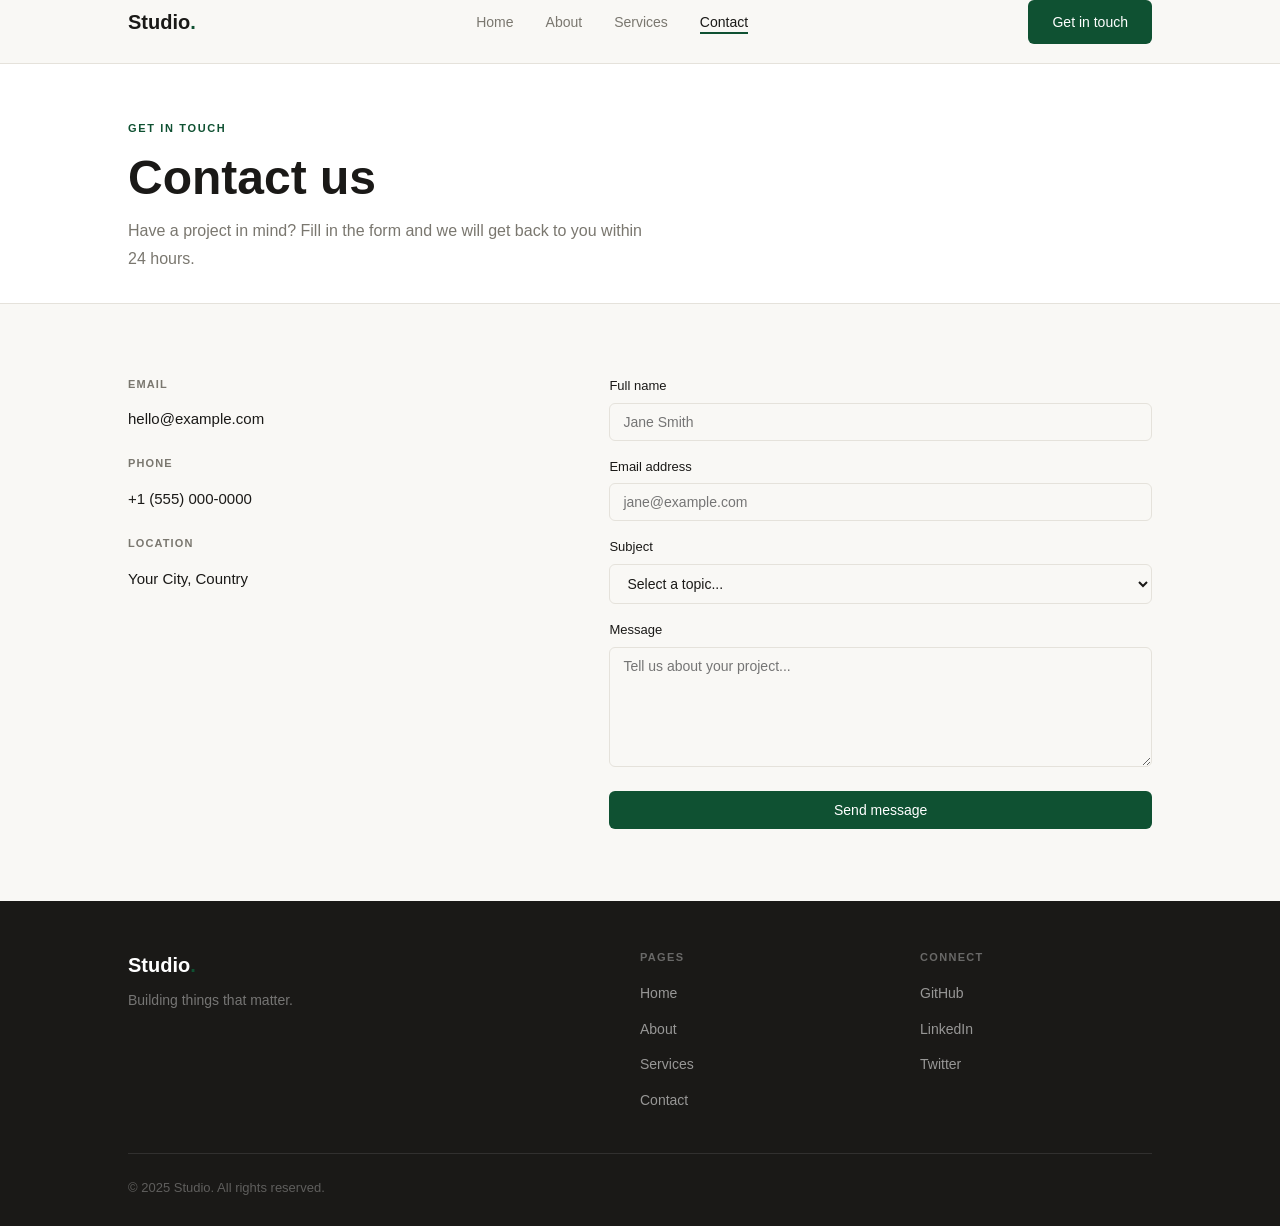
==== contact.html @ c87a0b23 "Add files via upload" ====
<!DOCTYPE html>
<html lang="en">
<head>
  <meta charset="UTF-8" />
  <meta name="viewport" content="width=device-width, initial-scale=1.0" />
  <link rel="stylesheet" href="shared.css" />
  <title>Contact — Studio</title>
  <style>
    /* Two columns: contact info left, form right */
    .contact-grid {
      display:               grid;
      grid-template-columns: 1fr 1.3fr;
      gap:                   64px;
      align-items:           start;
    }

    /* Each contact detail row */
    .contact-item { margin-bottom: 24px; }
    .contact-item__label {
      font-size:      11px;
      font-weight:    600;
      letter-spacing: 0.1em;
      text-transform: uppercase;
      color:          var(--color-text-soft);
      margin-bottom:  3px;
    }
    .contact-item__value { font-size: 15px; }

    /* Form fields */
    .form-group  { margin-bottom: 16px; }
    .form-label  { display: block; font-size: 13px; font-weight: 500; margin-bottom: 6px; }
    .form-input,
    .form-select,
    .form-textarea {
      width:         100%;
      padding:       10px 13px;
      font-family:   var(--font);
      font-size:     14px;
      color:         var(--color-text);
      background:    var(--color-bg);
      border:        1.5px solid var(--color-border);
      border-radius: 6px;
      outline:       none;
      transition:    border-color 0.18s, box-shadow 0.18s;
    }
    .form-input:focus,
    .form-select:focus,
    .form-textarea:focus {
      border-color: var(--color-accent);
      box-shadow:   0 0 0 3px rgba(15, 81, 50, 0.1);
    }
    .form-input.has-error,
    .form-textarea.has-error { border-color: #be123c; }
    .form-textarea { resize: vertical; min-height: 120px; }

    /* Inline error message */
    .form-error { display: none; margin-top: 5px; font-size: 12px; color: #be123c; font-weight: 500; }
    .form-error.is-visible { display: block; }

    /* Success banner */
    .form-success {
      display:       none;
      background:    #f0fdf4;
      border:        1px solid #86efac;
      border-radius: 6px;
      padding:       12px 16px;
      color:         #15803d;
      font-size:     14px;
      font-weight:   500;
      margin-bottom: 18px;
    }
    .form-success.is-visible { display: block; }

    @media (max-width: 768px) {
      .contact-grid { grid-template-columns: 1fr; gap: 40px; }
    }
  </style>
</head>
<body>
  <nav class="navbar" id="navbar">
    <div class="container">
      <div class="navbar__inner">
        <a href="index.html" class="navbar__logo">Studio<span>.</span></a>
        <ul class="navbar__links">
          <li><a href="index.html">Home</a></li>
          <li><a href="about.html">About</a></li>
          <li><a href="services.html">Services</a></li>
          <li><a href="contact.html">Contact</a></li>
        </ul>
        <a href="contact.html" class="btn btn-primary navbar__cta">Get in touch</a>
        <button class="hamburger" id="hamburger" aria-label="Toggle menu" aria-expanded="false" aria-controls="mobile-menu">
          <span></span><span></span><span></span>
        </button>
      </div>
    </div>
  </nav>
  <div class="mobile-menu" id="mobile-menu" hidden>
    <a href="index.html">Home</a>
    <a href="about.html">About</a>
    <a href="services.html">Services</a>
    <a href="contact.html">Contact</a>
    <a href="contact.html" class="btn btn-primary">Get in touch</a>
  </div>
  <main>
    <div class="page-header">
      <div class="container">
        <span class="eyebrow">Get in touch</span>
        <h1>Contact us</h1>
        <p>Have a project in mind? Fill in the form and we will get back to you within 24 hours.</p>
      </div>
    </div>

    <section class="page-section">
      <div class="container">
        <div class="contact-grid">

          <!-- Contact details -->
          <div>
            <div class="contact-item">
              <p class="contact-item__label">Email</p>
              <p class="contact-item__value">hello@example.com</p>
            </div>
            <div class="contact-item">
              <p class="contact-item__label">Phone</p>
              <p class="contact-item__value">+1 (555) 000-0000</p>
            </div>
            <div class="contact-item">
              <p class="contact-item__label">Location</p>
              <p class="contact-item__value">Your City, Country</p>
            </div>
          </div>

          <!-- Contact form -->
          <div>
            <div class="form-success" id="form-success">
              Your message has been sent. We will get back to you soon.
            </div>

            <form id="contact-form" novalidate>
              <div class="form-group">
                <label class="form-label" for="name">Full name</label>
                <input class="form-input" type="text" id="name" placeholder="Jane Smith" />
                <p class="form-error" id="name-error">Please enter your name.</p>
              </div>
              <div class="form-group">
                <label class="form-label" for="email">Email address</label>
                <input class="form-input" type="email" id="email" placeholder="jane@example.com" />
                <p class="form-error" id="email-error">Enter a valid email address.</p>
              </div>
              <div class="form-group">
                <label class="form-label" for="subject">Subject</label>
                <select class="form-select" id="subject">
                  <option value="">Select a topic...</option>
                  <option value="general">General enquiry</option>
                  <option value="project">Project proposal</option>
                  <option value="support">Support</option>
                </select>
                <p class="form-error" id="subject-error">Please select a topic.</p>
              </div>
              <div class="form-group">
                <label class="form-label" for="message">Message</label>
                <textarea class="form-textarea" id="message" placeholder="Tell us about your project..."></textarea>
                <p class="form-error" id="message-error">Please enter a message.</p>
              </div>
              <button type="submit" class="btn btn-primary" style="width: 100%;">Send message</button>
            </form>
          </div>

        </div>
      </div>
    </section>
  </main>
  <footer class="footer">
    <div class="container">
      <div class="footer__top">
        <div>
          <p class="footer__logo">Studio<span>.</span></p>
          <p class="footer__tagline">Building things that matter.</p>
        </div>
        <div>
          <p class="footer__col-title">Pages</p>
          <ul class="footer__links">
            <li><a href="index.html">Home</a></li>
            <li><a href="about.html">About</a></li>
            <li><a href="services.html">Services</a></li>
            <li><a href="contact.html">Contact</a></li>
          </ul>
        </div>
        <div>
          <p class="footer__col-title">Connect</p>
          <ul class="footer__links">
            <li><a href="#">GitHub</a></li>
            <li><a href="#">LinkedIn</a></li>
            <li><a href="#">Twitter</a></li>
          </ul>
        </div>
      </div>
      <div class="footer__bottom">
        <p class="footer__copyright">&copy; 2025 Studio. All rights reserved.</p>
      </div>
    </div>
  </footer>
  <script src="shared.js"></script>
  <script>
    /* Simple form validation */
    const form = document.getElementById("contact-form");

    /* List of fields to validate */
    const fields = [
      { id: "name",    errorId: "name-error",    check: function(v) { return v.trim().length > 0; } },
      { id: "email",   errorId: "email-error",   check: function(v) { return /^[^\s@]+@[^\s@]+\.[^\s@]+$/.test(v); } },
      { id: "subject", errorId: "subject-error", check: function(v) { return v !== ""; } },
      { id: "message", errorId: "message-error", check: function(v) { return v.trim().length > 0; } },
    ];

    form.addEventListener("submit", function (e) {
      e.preventDefault();
      var allValid = true;

      fields.forEach(function (field) {
        var input   = document.getElementById(field.id);
        var errorEl = document.getElementById(field.errorId);
        var isValid = field.check(input.value);

        input.classList.toggle("has-error", !isValid);
        errorEl.classList.toggle("is-visible", !isValid);

        if (!isValid) allValid = false;
      });

      if (allValid) {
        document.getElementById("form-success").classList.add("is-visible");
        form.reset();
      }
    });

    /* Remove error styling as the user types */
    form.querySelectorAll("input, select, textarea").forEach(function (el) {
      el.addEventListener("input", function () {
        el.classList.remove("has-error");
        var errorEl = document.getElementById(el.id + "-error");
        if (errorEl) errorEl.classList.remove("is-visible");
      });
    });
  </script>
</body>
</html>
---- shared.css ----
/* ============================================================
   shared.css  — styles used by ALL pages in this layout.
   Link this file in every page's <head>.

   To change the whole site's look, only edit the :root block
   at the top. You should not need to touch anything else.
============================================================ */


/* ============================================================
   DESIGN TOKENS  — colors, fonts, and sizes in one place
============================================================ */
:root {
  /* Colors */
  --color-bg:        #f9f8f5;   /* page background */
  --color-white:     #ffffff;   /* card / navbar background */
  --color-border:    #e5e2db;   /* lines and outlines */
  --color-text:      #1a1917;   /* main readable text */
  --color-text-soft: #7a776f;   /* secondary / muted text */
  --color-accent:    #0f5132;   /* green — buttons and highlights */

  /* Font — system fonts, works offline on every device */
  --font: -apple-system, BlinkMacSystemFont, "Segoe UI", Roboto,
          Helvetica, Arial, sans-serif;

  /* Layout */
  --nav-height: 64px;
  --max-width:  1080px;
  --radius:     10px;
}


/* ============================================================
   RESET  — remove browser default spacing
============================================================ */
*, *::before, *::after {
  box-sizing: border-box;
  margin:     0;
  padding:    0;
}
html { scroll-behavior: smooth; }
body {
  font-family: var(--font);
  background:  var(--color-bg);
  color:       var(--color-text);
  line-height: 1.6;
}


/* ============================================================
   UTILITY HELPERS
============================================================ */

/* Wraps content and keeps it centered with a max width */
.container {
  width:     100%;
  max-width: var(--max-width);
  margin:    0 auto;
  padding:   0 28px;
}

/* Small uppercase label shown above section headings */
.eyebrow {
  display:        block;
  font-size:      11px;
  font-weight:    600;
  letter-spacing: 0.15em;
  text-transform: uppercase;
  color:          var(--color-accent);
  margin-bottom:  12px;
}

/* Buttons */
.btn {
  display:         inline-block;
  padding:         11px 24px;
  font-family:     var(--font);
  font-size:       14px;
  font-weight:     500;
  border-radius:   6px;
  text-decoration: none;
  border:          none;
  cursor:          pointer;
  transition:      opacity 0.15s, transform 0.1s;
}
.btn:hover  { opacity: 0.85; }
.btn:active { transform: scale(0.97); }

.btn-primary { background: var(--color-accent); color: #ffffff; }

.btn-outline {
  background: transparent;
  color:      var(--color-text);
  border:     1.5px solid var(--color-border);
}
.btn-outline:hover { border-color: var(--color-text-soft); }

/* Row of two buttons side by side */
.btn-group {
  display:    flex;
  gap:        12px;
  flex-wrap:  wrap;
  margin-top: 24px;
}


/* ============================================================
   NAVBAR  — fixed bar at the top of every page
============================================================ */
.navbar {
  position:      fixed;
  top:  0;
  left: 0;
  right: 0;
  z-index:       100;
  height:        var(--nav-height);
  background:    var(--color-bg);
  border-bottom: 1px solid var(--color-border);
  transition:    box-shadow 0.2s;
}

/* JavaScript adds this class when the user scrolls down */
.navbar.is-scrolled { box-shadow: 0 2px 16px rgba(0, 0, 0, 0.07); }

.navbar__inner {
  height:          100%;
  display:         flex;
  align-items:     center;
  justify-content: space-between;
}

.navbar__logo {
  font-size:       20px;
  font-weight:     700;
  color:           var(--color-text);
  text-decoration: none;
}
.navbar__logo span { color: var(--color-accent); }

/* Desktop navigation links */
.navbar__links {
  display:     flex;
  align-items: center;
  gap:         32px;
  list-style:  none;
}
.navbar__links a {
  font-size:       14px;
  font-weight:     500;
  color:           var(--color-text-soft);
  text-decoration: none;
  padding-bottom:  2px;
  border-bottom:   2px solid transparent;
  transition:      color 0.15s, border-color 0.15s;
}
.navbar__links a:hover     { color: var(--color-text); }
.navbar__links a.is-active {
  color:        var(--color-text);
  border-color: var(--color-accent);
}

/* Hamburger button — only visible on mobile screens */
.hamburger {
  display:        none;
  flex-direction: column;
  gap:            5px;
  background:     transparent;
  border:         none;
  cursor:         pointer;
  padding:        4px;
}
.hamburger span {
  display:          block;
  width:            22px;
  height:           2px;
  background:       var(--color-text);
  border-radius:    2px;
  transition:       transform 0.25s, opacity 0.2s;
  transform-origin: center;
}
/* The three bars rotate into an X when the menu is open */
.hamburger.is-open span:nth-child(1) { transform: translateY(7px) rotate(45deg); }
.hamburger.is-open span:nth-child(2) { opacity: 0; }
.hamburger.is-open span:nth-child(3) { transform: translateY(-7px) rotate(-45deg); }

/* Mobile dropdown — hidden by default, shown by JavaScript */
.mobile-menu {
  display:       none;
  position:      fixed;
  top:           var(--nav-height);
  left:  0;
  right: 0;
  background:    var(--color-bg);
  border-bottom: 1px solid var(--color-border);
  z-index:       99;
}
.mobile-menu a {
  display:         block;
  padding:         14px 28px;
  font-size:       15px;
  font-weight:     500;
  color:           var(--color-text-soft);
  text-decoration: none;
}
.mobile-menu a:hover     { color: var(--color-text); }
.mobile-menu a.is-active { color: var(--color-text); }
.mobile-menu .btn        { display: block; margin: 12px 28px 20px; text-align: center; }


/* ============================================================
   PAGE HEADER BANNER
   The white band with a title at the top of inner pages.
============================================================ */
.page-header {
  padding-top:    calc(var(--nav-height) + 56px);
  padding-bottom: 56px;
  background:     var(--color-white);
  border-bottom:  1px solid var(--color-border);
}
.page-header h1 {
  font-size:     clamp(28px, 4.5vw, 48px);
  font-weight:   700;
  line-height:   1.15;
  margin-bottom: 12px;
}
.page-header p {
  font-size:   16px;
  font-weight: 300;
  color:       var(--color-text-soft);
  max-width:   520px;
  line-height: 1.75;
}
.page-header .two-col {
	display:flex;
	gap:48px;
	align-items:flex-start;
}
.page-header .image-placeholder {
  max-width: 480px;
  width: 80%;
}

.page-header {
  padding-bottom: 30px; /* extra ademruimte */
}
.rechts{
	float:right;
	max-width:360px;
	width:100%;
}

/* ============================================================
   CONTENT SECTIONS
============================================================ */
.page-section { padding: 72px 0; }
.page-section p {
  margin-bottom: 14px; /* of 24px, 28px, afhankelijk van wat mooi voelt */
}

/* A line divides consecutive sections */
.page-section + .page-section { border-top: 1px solid var(--color-border); }

.section-heading {
  font-size:     clamp(24px, 3.5vw, 36px);
  font-weight:   700;
  margin-bottom: 36px;
}


/* ============================================================
   TWO-COLUMN LAYOUT  — text left, image right
============================================================ */
.two-col {
  display:               grid;
  grid-template-columns: 1fr 1fr;
  gap:                   56px;
  align-items:           center;
}
.two-col p {
  font-size:   15px;
  font-weight: 300;
  color:       var(--color-text-soft);
  line-height: 1.8;
  margin-bottom: 16px;
}

/* Gray box — replace with a real <img src="..." alt="..."> */
.image-placeholder {
  background:      var(--color-border);
  border-radius:   var(--radius);
  aspect-ratio:    4 / 3;
  display:         flex;
  align-items:     center;
  justify-content: center;
  font-size:       13px;
  color:           var(--color-text-soft);
}


/* ============================================================
   THREE-COLUMN CARD GRID
============================================================ */
.card-grid {
  display:               grid;
  grid-template-columns: repeat(3, 1fr);
  gap:                   20px;
}

.card {
  background:    var(--color-white);
  border:        1px solid var(--color-border);
  border-radius: var(--radius);
  padding:       28px 24px;
  transition:    border-color 0.2s, box-shadow 0.2s;
}
.card:hover {
  border-color: var(--color-accent);
  box-shadow:   0 4px 20px rgba(0, 0, 0, 0.07);
}
.card h3 { font-size: 16px; font-weight: 600; margin-bottom: 8px; }
.card p  {
	font-size: 14px;
	font-weight: 300;
	color: var(--color-text-soft);
	line-height: 1.7;
	margin-bottom:0;
}
.card ul {
  list-style: none;
  padding-left: 0;
  margin: 0;
}
.card p.thight {
  margin-bottom: 0;
  margin-top:5px;
}
.card ul li {
  font-size:15px;
  font-weight:300;
  line-heigt:1.7;
  margin: 0; /* geen extra witruimte */
  line-height: 1.5; /* zachte leesbaarheid */
  color:var(--color-text-soft);
}
.card ul li::before {
  content: "•";
  margin-right: 6px;
  color: var(--color-text-soft);
}
css
/* ================================
   COMPACT LIST (voor kaarten)
=================================== */

.card ul.compact-list {
  list-style: none;
  padding-left: 0;
  margin: 0; /* geen extra ruimte boven/onder */
}

.card ul.compact-list li {
  margin: 0; /* geen witruimte tussen regels */
  line-height: 1.5; /* zachte leesbaarheid */
  font-size: 15px; /* matcht met .card p */
  font-weight: 300;
  color: var(--color-text-soft);
}
.card ul.compact-list li::before {
  content: "•";
  margin-right: 6px;
  color: var(--color-text-soft);
  font-size: 15px; /* zelfde grootte als tekst */
}

/* ============================================================
   FOOTER
============================================================ */
.footer { background: var(--color-text); color: #ffffff; padding: 48px 0 28px; }

.footer__top {
  display:               grid;
  grid-template-columns: 2fr 1fr 1fr;
  gap:                   48px;
  padding-bottom:        40px;
  border-bottom:         1px solid rgba(255, 255, 255, 0.1);
}

.footer__logo    { font-size: 20px; font-weight: 700; margin-bottom: 8px; }
.footer__logo span { color: var(--color-accent); }
.footer__tagline { font-size: 14px; color: rgba(255, 255, 255, 0.4); line-height: 1.6; }
.footer__col-title {
  font-size:      11px; font-weight: 600; letter-spacing: 0.12em;
  text-transform: uppercase; color: rgba(255, 255, 255, 0.35); margin-bottom: 14px;
}
.footer__links { list-style: none; display: flex; flex-direction: column; gap: 10px; }
.footer__links a { font-size: 14px; color: rgba(255, 255, 255, 0.55); text-decoration: none; transition: color 0.15s; }
.footer__links a:hover { color: #ffffff; }

.footer__bottom {
  display: flex; justify-content: space-between; align-items: center;
  padding-top: 24px; flex-wrap: wrap; gap: 10px;
}
.footer__copyright { font-size: 13px; color: rgba(255, 255, 255, 0.3); }


/* ============================================================
   RESPONSIVE  — adjustments for smaller screens
============================================================ */
@media (max-width: 768px) {
  /* Swap desktop nav for hamburger */
  .navbar__links, .navbar__cta { display: none; }
  .hamburger { display: flex; }

  /* Single-column on tablet */
  .two-col   { grid-template-columns: 1fr; gap: 32px; }
  .card-grid { grid-template-columns: 1fr; }
  .footer__top { grid-template-columns: 1fr; gap: 28px; }
}

@media (max-width: 480px) {
  .container { padding: 0 20px; }
  .btn-group { flex-direction: column; }
  .btn-group .btn { text-align: center; }
}
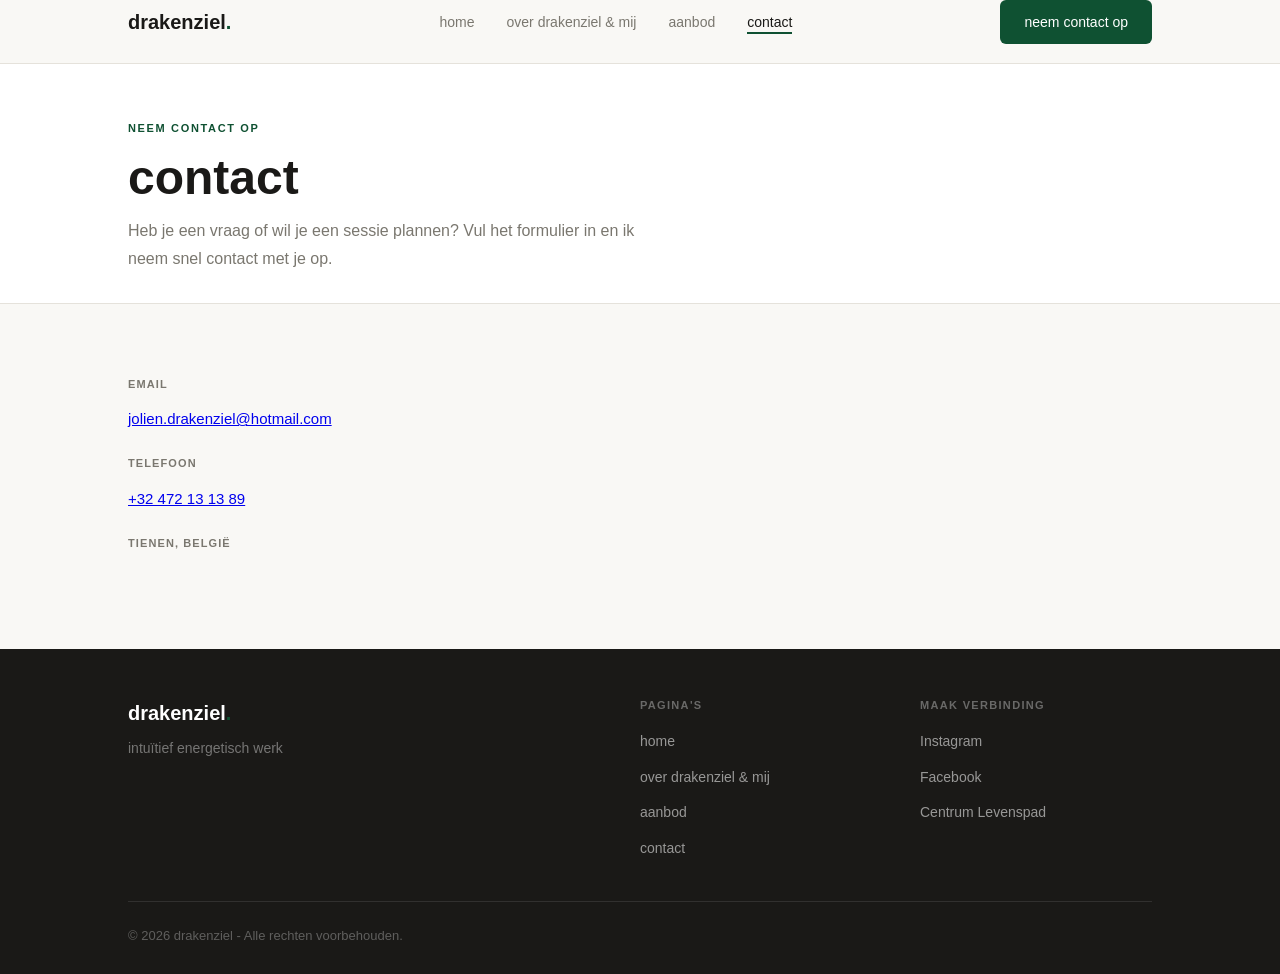
==== commit b6aefbd0: "Add files via upload nl paginabenamingen zodat url ook nl is contactpagina verder uitgewerkt" ====
--- a/contact.html
+++ b/contact.html
@@ -3,8 +3,11 @@
 <head>
   <meta charset="UTF-8" />
   <meta name="viewport" content="width=device-width, initial-scale=1.0" />
+  <meta name="description" content="drakenziel is een intuïtieve energetische praktijk van Jolien Versin, met heling, klank en symboliek voor wie wil vertragen, verdiepen en thuiskomen in zichzelf.">
+  <meta name="keywords" content="intuïtieve energetische praktijk, intuïtieve energie, energetische healing, symboliek, healing">
+  <meta charset="utf-8">
   <link rel="stylesheet" href="shared.css" />
-  <title>Contact — Studio</title>
+  <title>drakenziel - Jolien Versin</title>
   <style>
     /* Two columns: contact info left, form right */
     .contact-grid {
@@ -80,14 +83,14 @@
   <nav class="navbar" id="navbar">
     <div class="container">
       <div class="navbar__inner">
-        <a href="index.html" class="navbar__logo">Studio<span>.</span></a>
+        <a href="index.html" class="navbar__logo">drakenziel<span>.</span></a>
         <ul class="navbar__links">
-          <li><a href="index.html">Home</a></li>
-          <li><a href="about.html">About</a></li>
-          <li><a href="services.html">Services</a></li>
-          <li><a href="contact.html">Contact</a></li>
+          <li><a href="index.html">home</a></li>
+          <li><a href="overmij.html">over drakenziel & mij</a></li>
+          <li><a href="aanbod.html">aanbod</a></li>
+          <li><a href="contact.html">contact</a></li>
         </ul>
-        <a href="contact.html" class="btn btn-primary navbar__cta">Get in touch</a>
+        <a href="contact.html" class="btn btn-primary navbar__cta">neem contact op</a>
         <button class="hamburger" id="hamburger" aria-label="Toggle menu" aria-expanded="false" aria-controls="mobile-menu">
           <span></span><span></span><span></span>
         </button>
@@ -95,18 +98,18 @@
     </div>
   </nav>
   <div class="mobile-menu" id="mobile-menu" hidden>
-    <a href="index.html">Home</a>
-    <a href="about.html">About</a>
-    <a href="services.html">Services</a>
-    <a href="contact.html">Contact</a>
-    <a href="contact.html" class="btn btn-primary">Get in touch</a>
+    <a href="index.html">home</a>
+    <a href="overmij.html">over drakenziel & mij</a>
+    <a href="aanbod.html">aanbod</a>
+    <a href="contact.html">contact</a>
+    <a href="contact.html" class="btn btn-primary">neem contact op</a>
   </div>
   <main>
     <div class="page-header">
       <div class="container">
-        <span class="eyebrow">Get in touch</span>
-        <h1>Contact us</h1>
-        <p>Have a project in mind? Fill in the form and we will get back to you within 24 hours.</p>
+        <span class="eyebrow">neem contact op</span>
+        <h1>contact</h1>
+        <p>Heb je een vraag of wil je een sessie plannen? Vul het formulier in en ik neem snel contact met je op.</p>
       </div>
     </div>
 
@@ -118,52 +121,22 @@
           <div>
             <div class="contact-item">
               <p class="contact-item__label">Email</p>
-              <p class="contact-item__value">hello@example.com</p>
+              <p class="contact-item__value"><a href="mailto:jolien.drakenziel@hotmail.com">jolien.drakenziel@hotmail.com</a>
             </div>
             <div class="contact-item">
-              <p class="contact-item__label">Phone</p>
-              <p class="contact-item__value">+1 (555) 000-0000</p>
+              <p class="contact-item__label">Telefoon</p>
+              <p class="contact-item__value"><a href="tel:+32472131389">+32 472 13 13 89</a>
             </div>
             <div class="contact-item">
-              <p class="contact-item__label">Location</p>
-              <p class="contact-item__value">Your City, Country</p>
+              <p class="contact-item__label">Tienen, België</p>
             </div>
           </div>
 
           <!-- Contact form -->
           <div>
             <div class="form-success" id="form-success">
-              Your message has been sent. We will get back to you soon.
-            </div>
-
-            <form id="contact-form" novalidate>
-              <div class="form-group">
-                <label class="form-label" for="name">Full name</label>
-                <input class="form-input" type="text" id="name" placeholder="Jane Smith" />
-                <p class="form-error" id="name-error">Please enter your name.</p>
-              </div>
-              <div class="form-group">
-                <label class="form-label" for="email">Email address</label>
-                <input class="form-input" type="email" id="email" placeholder="jane@example.com" />
-                <p class="form-error" id="email-error">Enter a valid email address.</p>
-              </div>
-              <div class="form-group">
-                <label class="form-label" for="subject">Subject</label>
-                <select class="form-select" id="subject">
-                  <option value="">Select a topic...</option>
-                  <option value="general">General enquiry</option>
-                  <option value="project">Project proposal</option>
-                  <option value="support">Support</option>
-                </select>
-                <p class="form-error" id="subject-error">Please select a topic.</p>
-              </div>
-              <div class="form-group">
-                <label class="form-label" for="message">Message</label>
-                <textarea class="form-textarea" id="message" placeholder="Tell us about your project..."></textarea>
-                <p class="form-error" id="message-error">Please enter a message.</p>
-              </div>
-              <button type="submit" class="btn btn-primary" style="width: 100%;">Send message</button>
-            </form>
+             <p> Hier wordt nog aan een contactformulier gewerkt. Je kan me steeds bereiken via het e-mailadres of telefoonnummer hiernaast.</p>
+            </div>
           </div>
 
         </div>
@@ -174,29 +147,29 @@
     <div class="container">
       <div class="footer__top">
         <div>
-          <p class="footer__logo">Studio<span>.</span></p>
-          <p class="footer__tagline">Building things that matter.</p>
+          <p class="footer__logo">drakenziel<span>.</span></p>
+          <p class="footer__tagline">intuïtief energetisch werk</p>
         </div>
         <div>
-          <p class="footer__col-title">Pages</p>
+          <p class="footer__col-title">Pagina's</p>
           <ul class="footer__links">
-            <li><a href="index.html">Home</a></li>
-            <li><a href="about.html">About</a></li>
-            <li><a href="services.html">Services</a></li>
-            <li><a href="contact.html">Contact</a></li>
+            <li><a href="index.html">home</a></li>
+            <li><a href="overmij.html">over drakenziel & mij</a></li>
+            <li><a href="aanbod.html">aanbod</a></li>
+            <li><a href="contact.html">contact</a></li>
           </ul>
         </div>
         <div>
-          <p class="footer__col-title">Connect</p>
+          <p class="footer__col-title">Maak verbinding</p>
           <ul class="footer__links">
-            <li><a href="#">GitHub</a></li>
-            <li><a href="#">LinkedIn</a></li>
-            <li><a href="#">Twitter</a></li>
+            <li><a href="https://www.instagram.com/drakenziel/">Instagram</a></li>
+            <li><a href="#">Facebook</a></li>
+            <li><a href="#">Centrum Levenspad</a></li>
           </ul>
         </div>
       </div>
       <div class="footer__bottom">
-        <p class="footer__copyright">&copy; 2025 Studio. All rights reserved.</p>
+        <p class="footer__copyright">&copy; 2026 drakenziel - Alle rechten voorbehouden.</p>
       </div>
     </div>
   </footer>
--- a/shared.css
+++ b/shared.css
@@ -265,7 +265,9 @@
   font-weight:   700;
   margin-bottom: 36px;
 }
-
+.page-section.aanbod{
+	display:none; /*maakt de 3 blokjes op pagina aanbod (tijdelijk) onzichtbaar*/
+}
 
 /* ============================================================
    TWO-COLUMN LAYOUT  — text left, image right
